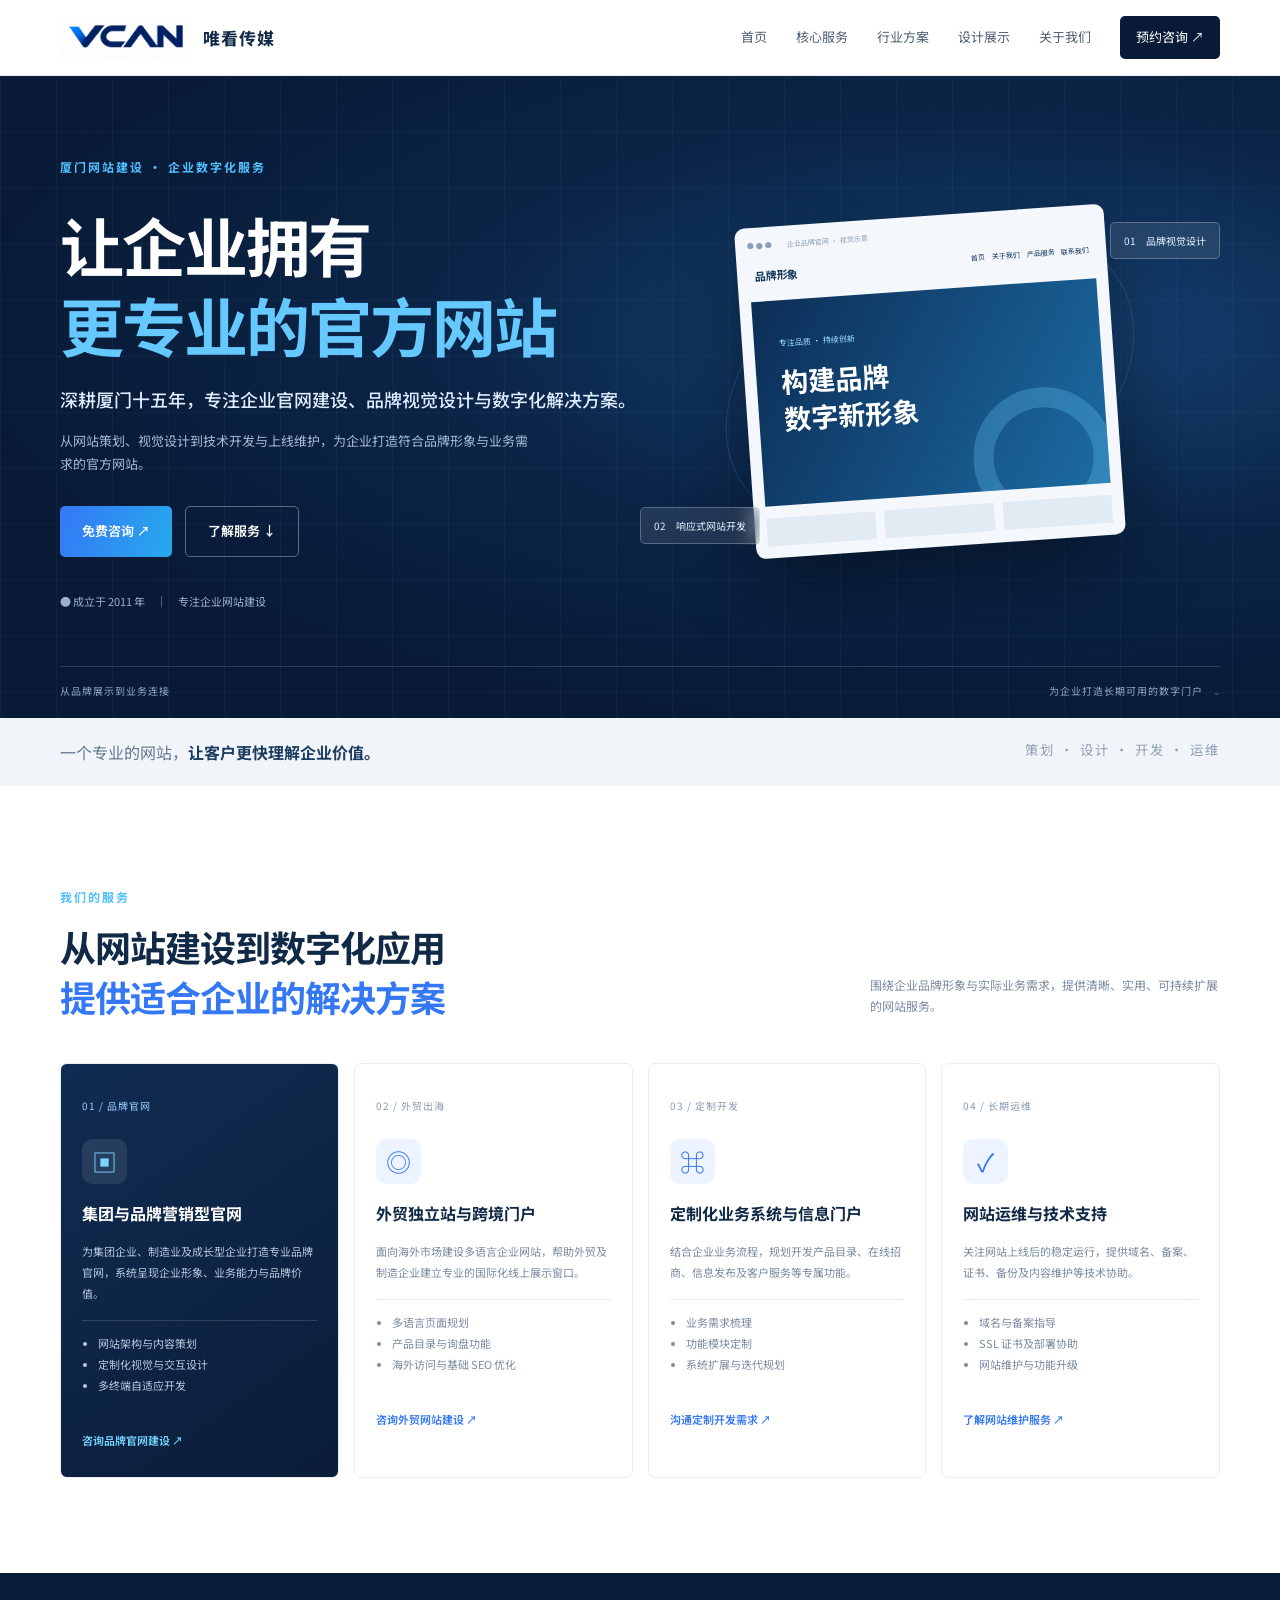
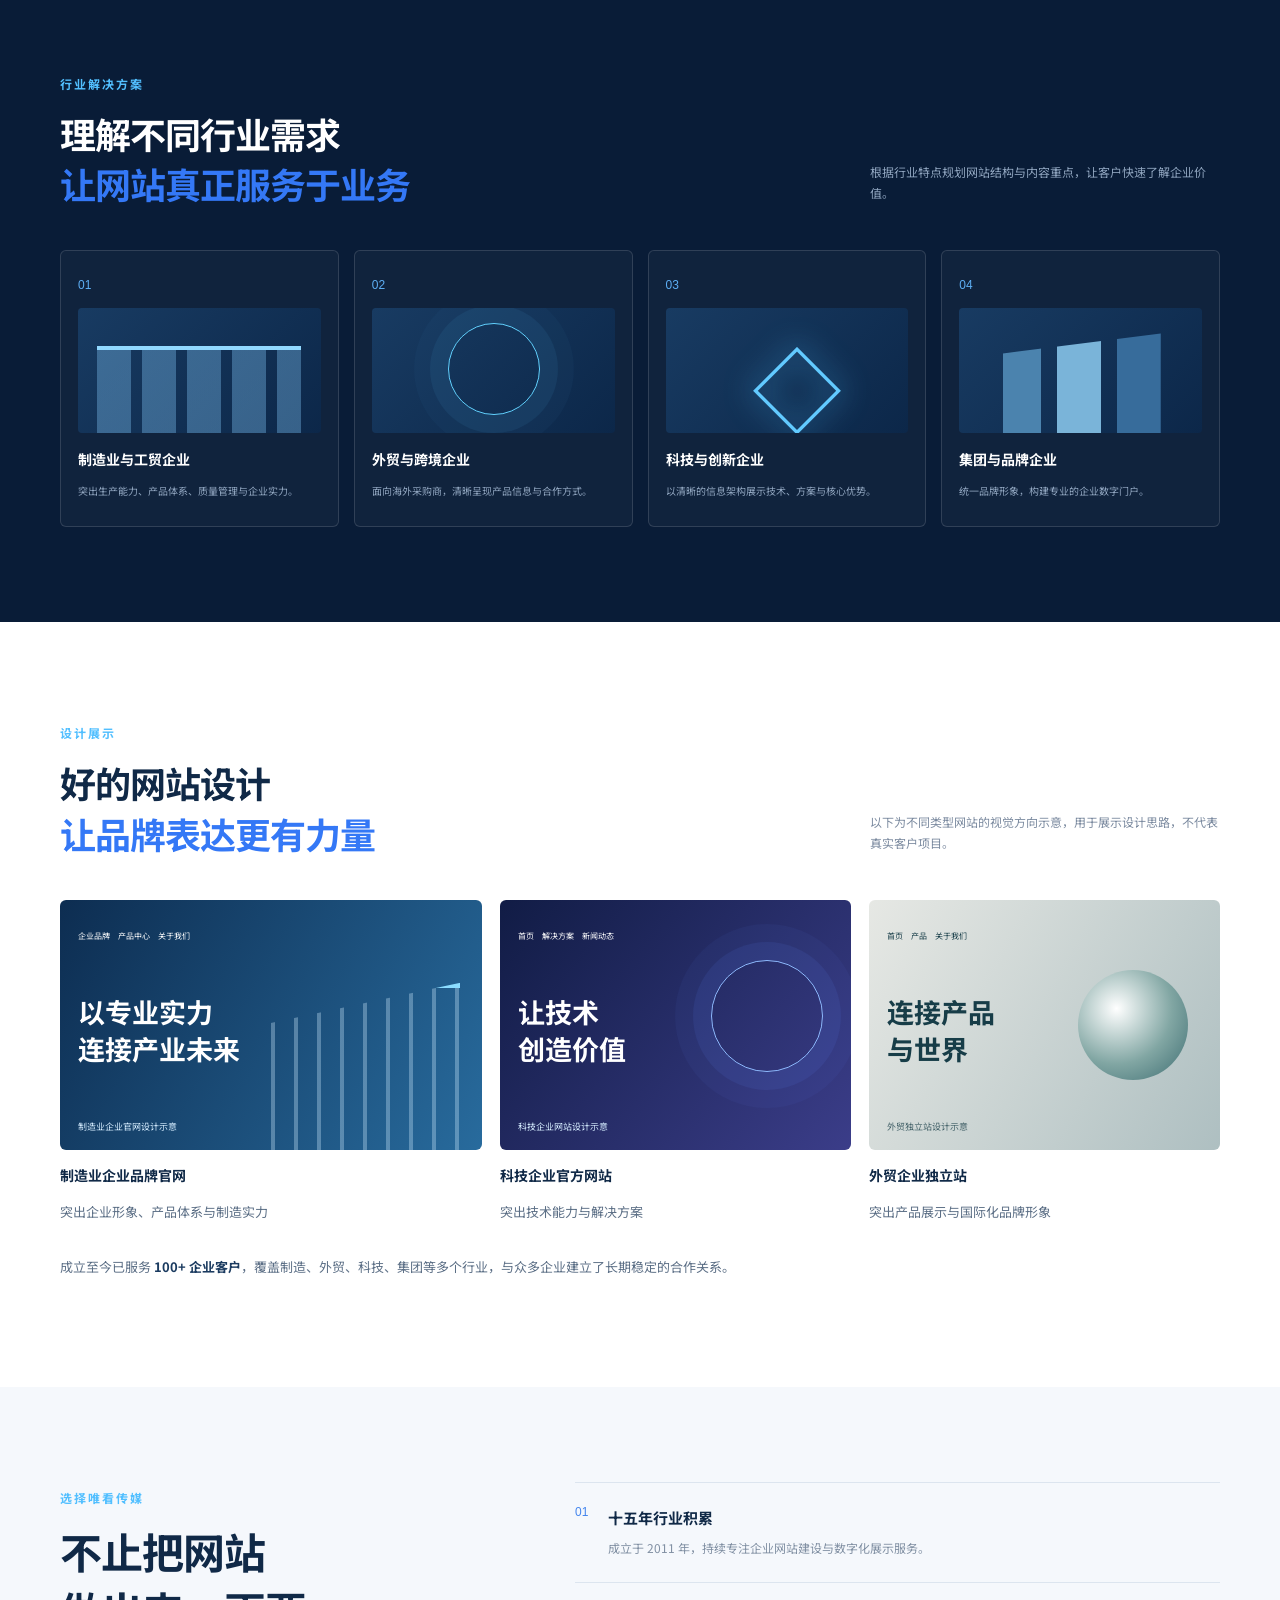
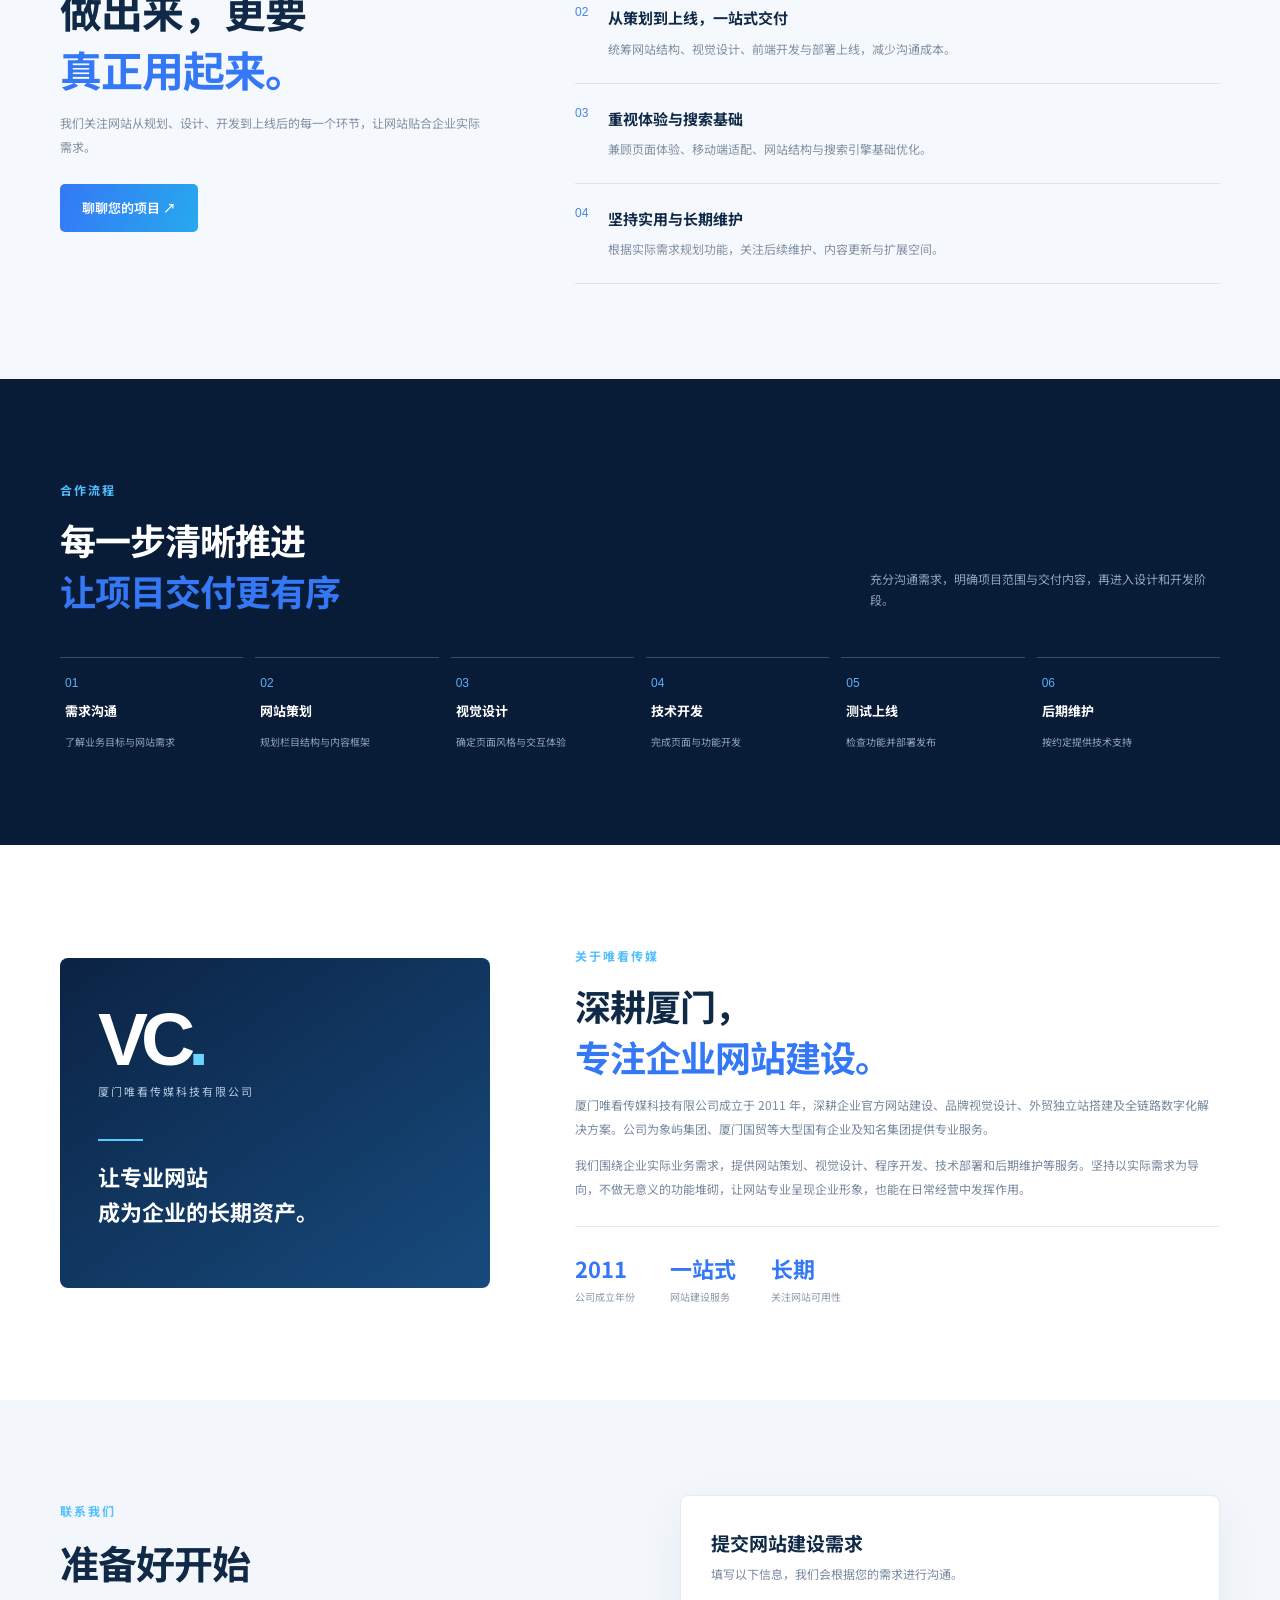
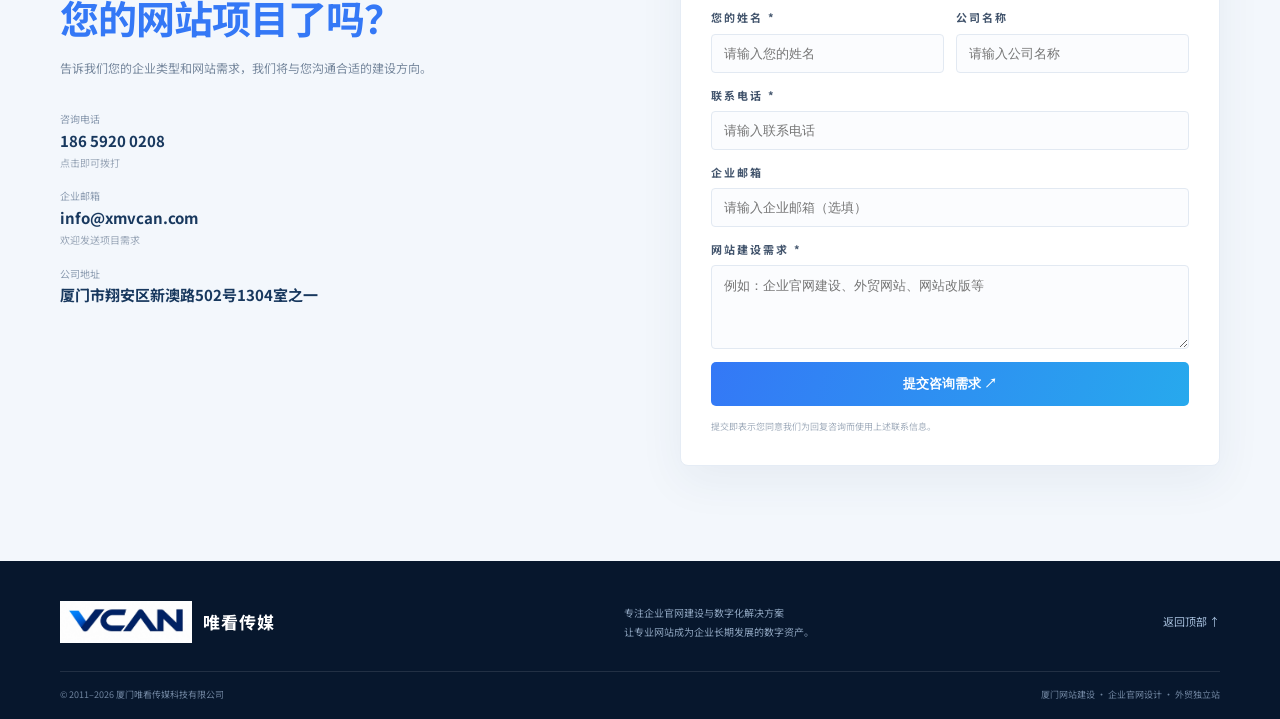
==== index.html @ 267bc0cd "Add files via upload" ====
<!doctype html>
<html lang="zh-CN"><head>
<meta charset="utf-8"><meta name="viewport" content="width=device-width,initial-scale=1">
<meta name="theme-color" content="#081a35">
<title>厦门网站建设公司｜厦门网站制作与企业官网定制｜唯看传媒</title>
<meta name="description" content="厦门唯看传媒科技有限公司成立于2011年，专注厦门网站建设、企业官网设计、外贸独立站、定制化业务系统开发及网站运维服务。">
<meta name="keywords" content="厦门网站建设,厦门网站制作,厦门建网站,厦门网站建设公司,厦门外贸网站建设">
<link rel="icon" href="assets/favicon.svg" type="image/svg+xml"><link rel="stylesheet" href="styles.css"></head>
<body>
<header><div class="wrap nav"><a class="brand" href="#home"><img class="logo" src="assets/logo.jpg" alt="唯看传媒 VCAN"><span><strong>唯看传媒</strong></span></a><button class="menu" aria-label="打开导航" aria-expanded="false">☰</button><nav><a href="#home">首页</a><a href="#services">核心服务</a><a href="#solutions">行业方案</a><a href="#cases">设计展示</a><a href="#about">关于我们</a><a class="navbtn" href="#contact">预约咨询 ↗</a></nav></div></header>
<main>
<section class="hero" id="home"><div class="gridbg"></div><div class="wrap hero-inner"><div class="hero-copy"><label>厦门网站建设 · 企业数字化服务</label><h1>让企业拥有<br><em>更专业的官方网站</em></h1><h2>深耕厦门十五年，专注企业官网建设、品牌视觉设计与数字化解决方案。</h2><p>从网站策划、视觉设计到技术开发与上线维护，为企业打造符合品牌形象与业务需求的官方网站。</p><div class="actions"><a class="primary" href="#contact">免费咨询 ↗</a><a class="secondary" href="#services">了解服务 ↓</a></div><div class="proof">● 成立于 2011 年　｜　专注企业网站建设</div></div>
<div class="visual"><div class="orbit"></div><div class="mock-window"><div class="dots">● ● ● <span>企业品牌官网 · 视觉示意</span></div><div class="mock-nav">品牌形象 <small>首页　关于我们　产品服务　联系我们</small></div><div class="mock-hero"><small>专注品质 · 持续创新</small><b>构建品牌<br>数字新形象</b><i></i></div><div class="mock-cards"><i></i><i></i><i></i></div></div><div class="float f1">01　品牌视觉设计</div><div class="float f2">02　响应式网站开发</div></div></div><div class="wrap hero-foot"><span>从品牌展示到业务连接</span><span>为企业打造长期可用的数字门户　⌄</span></div></section>
<div class="ribbon"><div class="wrap">一个专业的网站，<b>让客户更快理解企业价值。</b><small>策划 · 设计 · 开发 · 运维</small></div></div>
<section class="section" id="services"><div class="wrap"><div class="heading"><div><label>我们的服务</label><h2>从网站建设到数字化应用<br><em>提供适合企业的解决方案</em></h2></div><p>围绕企业品牌形象与实际业务需求，提供清晰、实用、可持续扩展的网站服务。</p></div><div class="services">
<article class="service featured"><small>01 / 品牌官网</small><div class="ico">▣</div><h3>集团与品牌营销型官网</h3><p>为集团企业、制造业及成长型企业打造专业品牌官网，系统呈现企业形象、业务能力与品牌价值。</p><ul><li>网站架构与内容策划</li><li>定制化视觉与交互设计</li><li>多终端自适应开发</li></ul><a href="#contact">咨询品牌官网建设 ↗</a></article>
<article class="service"><small>02 / 外贸出海</small><div class="ico">◎</div><h3>外贸独立站与跨境门户</h3><p>面向海外市场建设多语言企业网站，帮助外贸及制造企业建立专业的国际化线上展示窗口。</p><ul><li>多语言页面规划</li><li>产品目录与询盘功能</li><li>海外访问与基础 SEO 优化</li></ul><a href="#contact">咨询外贸网站建设 ↗</a></article>
<article class="service"><small>03 / 定制开发</small><div class="ico">⌘</div><h3>定制化业务系统与信息门户</h3><p>结合企业业务流程，规划开发产品目录、在线招商、信息发布及客户服务等专属功能。</p><ul><li>业务需求梳理</li><li>功能模块定制</li><li>系统扩展与迭代规划</li></ul><a href="#contact">沟通定制开发需求 ↗</a></article>
<article class="service"><small>04 / 长期运维</small><div class="ico">✓</div><h3>网站运维与技术支持</h3><p>关注网站上线后的稳定运行，提供域名、备案、证书、备份及内容维护等技术协助。</p><ul><li>域名与备案指导</li><li>SSL 证书及部署协助</li><li>网站维护与功能升级</li></ul><a href="#contact">了解网站维护服务 ↗</a></article></div></div></section>
<section class="dark section" id="solutions"><div class="wrap"><div class="heading"><div><label>行业解决方案</label><h2>理解不同行业需求<br><em>让网站真正服务于业务</em></h2></div><p>根据行业特点规划网站结构与内容重点，让客户快速了解企业价值。</p></div><div class="solutions"><article><b>01</b><div class="art factory"></div><h3>制造业与工贸企业</h3><p>突出生产能力、产品体系、质量管理与企业实力。</p></article><article><b>02</b><div class="art global"></div><h3>外贸与跨境企业</h3><p>面向海外采购商，清晰呈现产品信息与合作方式。</p></article><article><b>03</b><div class="art tech"></div><h3>科技与创新企业</h3><p>以清晰的信息架构展示技术、方案与核心优势。</p></article><article><b>04</b><div class="art group"></div><h3>集团与品牌企业</h3><p>统一品牌形象，构建专业的企业数字门户。</p></article></div></div></section>
<section class="section" id="cases"><div class="wrap"><div class="heading"><div><label>设计展示</label><h2>好的网站设计<br><em>让品牌表达更有力量</em></h2></div><p>以下为不同类型网站的视觉方向示意，用于展示设计思路，不代表真实客户项目。</p></div><div class="cases"><article><div class="case factory-case"><small>企业品牌　产品中心　关于我们</small><strong>以专业实力<br>连接产业未来</strong><i>制造业企业官网设计示意</i></div><h3>制造业企业品牌官网</h3><p>突出企业形象、产品体系与制造实力</p></article><article><div class="case tech-case"><small>首页　解决方案　新闻动态</small><strong>让技术<br>创造价值</strong><i>科技企业网站设计示意</i></div><h3>科技企业官方网站</h3><p>突出技术能力与解决方案</p></article><article><div class="case trade-case"><small>首页　产品　关于我们</small><strong>连接产品<br>与世界</strong><i>外贸独立站设计示意</i></div><h3>外贸企业独立站</h3><p>突出产品展示与国际化品牌形象</p></article></div><p class="note">成立至今已服务 <b>100+ 企业客户</b>，覆盖制造、外贸、科技、集团等多个行业，与众多企业建立了长期稳定的合作关系。</p></div></section>
<section class="pale section"><div class="wrap why"><div><label>选择唯看传媒</label><h2>不止把网站<br>做出来，更要<br><em>真正用起来。</em></h2><p>我们关注网站从规划、设计、开发到上线后的每一个环节，让网站贴合企业实际需求。</p><a class="primary" href="#contact">聊聊您的项目 ↗</a></div><div class="reasons"><article><b>01</b><div><h3>十五年行业积累</h3><p>成立于 2011 年，持续专注企业网站建设与数字化展示服务。</p></div></article><article><b>02</b><div><h3>从策划到上线，一站式交付</h3><p>统筹网站结构、视觉设计、前端开发与部署上线，减少沟通成本。</p></div></article><article><b>03</b><div><h3>重视体验与搜索基础</h3><p>兼顾页面体验、移动端适配、网站结构与搜索引擎基础优化。</p></div></article><article><b>04</b><div><h3>坚持实用与长期维护</h3><p>根据实际需求规划功能，关注后续维护、内容更新与扩展空间。</p></div></article></div></div></section>
<section class="dark section process"><div class="wrap"><div class="heading"><div><label>合作流程</label><h2>每一步清晰推进<br><em>让项目交付更有序</em></h2></div><p>充分沟通需求，明确项目范围与交付内容，再进入设计和开发阶段。</p></div><div class="steps"><article><b>01</b><strong>需求沟通</strong><small>了解业务目标与网站需求</small></article><article><b>02</b><strong>网站策划</strong><small>规划栏目结构与内容框架</small></article><article><b>03</b><strong>视觉设计</strong><small>确定页面风格与交互体验</small></article><article><b>04</b><strong>技术开发</strong><small>完成页面与功能开发</small></article><article><b>05</b><strong>测试上线</strong><small>检查功能并部署发布</small></article><article><b>06</b><strong>后期维护</strong><small>按约定提供技术支持</small></article></div></div></section>
<section class="section" id="about"><div class="wrap about"><div class="about-card"><strong>VC<span>.</span></strong><small>厦门唯看传媒科技有限公司</small><hr><b>让专业网站<br>成为企业的长期资产。</b></div><div><label>关于唯看传媒</label><h2>深耕厦门，<br><em>专注企业网站建设。</em></h2><p>厦门唯看传媒科技有限公司成立于 2011 年，深耕企业官方网站建设、品牌视觉设计、外贸独立站搭建及全链路数字化解决方案。公司为象屿集团、厦门国贸等大型国有企业及知名集团提供专业服务。</p><p>我们围绕企业实际业务需求，提供网站策划、视觉设计、程序开发、技术部署和后期维护等服务。坚持以实际需求为导向，不做无意义的功能堆砌，让网站专业呈现企业形象，也能在日常经营中发挥作用。</p><div class="stats"><div><b>2011</b><small>公司成立年份</small></div><div><b>一站式</b><small>网站建设服务</small></div><div><b>长期</b><small>关注网站可用性</small></div></div></div></div></section>
<section class="contact section" id="contact"><div class="wrap contact-layout"><div><label>联系我们</label><h2>准备好开始<br><em>您的网站项目了吗？</em></h2><p>告诉我们您的企业类型和网站需求，我们将与您沟通合适的建设方向。</p><div class="details"><a href="tel:18659200208"><small>咨询电话</small><b>186 5920 0208</b><span>点击即可拨打</span></a><a href="mailto:info@xmvcan.com"><small>企业邮箱</small><b>info@xmvcan.com</b><span>欢迎发送项目需求</span></a><div><small>公司地址</small><b>厦门市翔安区新澳路502号1304室之一</b></div></div></div>
<div class="formbox"><h3>提交网站建设需求</h3><p>填写以下信息，我们会根据您的需求进行沟通。</p>
<form name="website-inquiry" method="POST" data-netlify="true" netlify-honeypot="bot-field" action="success.html"><input type="hidden" name="form-name" value="website-inquiry"><p class="hidden"><label>无需填写<input name="bot-field"></label></p>
<div class="two"><label>您的姓名 *<input name="姓名" required placeholder="请输入您的姓名"></label><label>公司名称<input name="公司名称" placeholder="请输入公司名称"></label></div>
<label>联系电话 *<input name="联系电话" type="tel" required placeholder="请输入联系电话"></label><label>企业邮箱<input name="企业邮箱" type="email" placeholder="请输入企业邮箱（选填）"></label><label>网站建设需求 *<textarea name="网站建设需求" required rows="4" placeholder="例如：企业官网建设、外贸网站、网站改版等"></textarea></label><button class="primary submit" type="submit">提交咨询需求 ↗</button><small class="privacy">提交即表示您同意我们为回复咨询而使用上述联系信息。</small></form></div></div></section>
</main>
<footer><div class="wrap foot-top"><a class="brand" href="#home"><img class="logo" src="assets/logo.jpg" alt="唯看传媒 VCAN"><span><strong>唯看传媒</strong></span></a><p>专注企业官网建设与数字化解决方案<br>让专业网站成为企业长期发展的数字资产。</p><a href="#home">返回顶部 ↑</a></div><div class="wrap foot-bottom"><span>© 2011–2026 厦门唯看传媒科技有限公司</span><span>厦门网站建设 · 企业官网设计 · 外贸独立站</span></div></footer>
<script src="script.js"></script></body></html>
---- styles.css ----
@import url('https://fonts.googleapis.com/css2?family=Noto+Sans+SC:wght@400;500;600;700;800&display=swap');
:root{--navy:#081a35;--blue:#3478f6;--cyan:#65c9ff;--ink:#102947;--muted:#77879c;--line:#e6edf5;font-family:'Noto Sans SC','Microsoft YaHei',sans-serif}*{box-sizing:border-box}html{scroll-behavior:smooth;scroll-padding-top:80px}body{margin:0;color:var(--ink);line-height:1.75}a{text-decoration:none;color:inherit}.wrap{width:min(1160px,calc(100% - 44px));margin:auto}header{height:76px;position:sticky;top:0;z-index:10;background:#fffffff2;backdrop-filter:blur(14px);border-bottom:1px solid #e9eef5}.nav{height:100%;display:flex;align-items:center;justify-content:space-between}.brand{display:flex;align-items:center;gap:11px}.brand .logo{height:42px;width:132px;object-fit:cover;object-position:center 50%;display:block}.brand span{display:flex;flex-direction:column;line-height:1.4}.brand>b{display:grid;place-items:center;width:43px;height:43px;border-radius:12px;background:linear-gradient(140deg,#102d58,#3478f6);color:white;font:bold 19px Arial;letter-spacing:-2px}.brand span{display:flex;flex-direction:column;line-height:1.4}.brand strong{font-size:17px;letter-spacing:1px}.brand small{font-size:10px;color:#8a99ad}.nav nav,nav{display:flex;align-items:center;gap:29px;font-size:13px;color:#506078}.navbtn{background:var(--navy);color:white;padding:10px 16px;border-radius:5px}.menu{display:none}.hero{position:relative;overflow:hidden;background:radial-gradient(ellipse at 78% 40%,#164477,#0b2548 38%,#081a35 75%);color:#fff}.gridbg{position:absolute;inset:0;background-image:linear-gradient(#8db8e00c 1px,transparent 1px),linear-gradient(90deg,#8db8e00c 1px,transparent 1px);background-size:56px 56px}.hero-inner{position:relative;display:grid;grid-template-columns:1fr 1fr;align-items:center;min-height:590px;padding:60px 0 40px}.hero-copy label,.section label,.heading label{color:#52bfff;font-size:12px;letter-spacing:2px;font-weight:700}.hero h1{font-size:clamp(43px,5vw,64px);line-height:1.25;letter-spacing:-2px;margin:25px 0 20px}.hero em,.heading em,.why em,.about em,.contact em{font-style:normal;color:#65c9ff}.hero h2{font-size:18px;font-weight:500;color:#e0edff}.hero-copy>p{font-size:13px;color:#a6bad3;max-width:480px}.actions{display:flex;gap:13px;margin-top:30px}.primary,.secondary{display:inline-flex;align-items:center;justify-content:center;padding:13px 22px;border-radius:5px;font-size:13px;font-weight:600}.primary{background:linear-gradient(110deg,#3478f6,#27a9ed);color:#fff;border:0;cursor:pointer}.secondary{border:1px solid #ffffff55;color:#fff}.proof{font-size:11px;color:#9bb0cb;margin-top:35px}.visual{height:430px;position:relative;display:grid;place-items:center}.orbit{position:absolute;width:430px;height:290px;border:1px solid #6db8ff30;border-radius:50%;transform:rotate(-25deg)}.mock-window{position:relative;width:min(370px,90%);padding:12px;background:#f4f8fc;border-radius:10px;box-shadow:0 30px 80px #0006;transform:rotate(-4deg);color:#18385e}.dots{font-size:7px;color:#8ba0b8}.dots span{margin-left:13px}.mock-nav{display:flex;justify-content:space-between;padding:15px 5px;font-size:11px;font-weight:bold}.mock-nav small{font-size:7px;font-weight:400}.mock-hero{height:205px;background:linear-gradient(120deg,#0c2d56,#1c6ca4);padding:25px;color:#fff;position:relative;overflow:hidden}.mock-hero small{font-size:8px;color:#9ddfff}.mock-hero b{display:block;font-size:27px;line-height:1.4;margin-top:10px}.mock-hero i{position:absolute;width:140px;height:140px;border:20px solid #6fcfff44;border-radius:50%;right:-5px;bottom:-40px}.mock-cards{display:flex;gap:9px;padding-top:12px}.mock-cards i{height:28px;background:#e2eaf3;flex:1}.float{position:absolute;background:#ffffff18;border:1px solid #ffffff40;padding:9px 13px;border-radius:5px;font-size:10px;color:#e4f3ff;backdrop-filter:blur(10px)}.f1{right:0;top:13%}.f2{left:0;bottom:12%}.hero-foot{position:relative;border-top:1px solid #ffffff25;padding:15px 0 18px;display:flex;justify-content:space-between;color:#8fa8c6;font-size:10px;letter-spacing:1px}.ribbon{background:#f1f5fa;padding:20px 0;color:#687990}.ribbon b{color:#1b3b60}.ribbon small{float:right;letter-spacing:2px;color:#91a0b3}.section{padding:95px 0}.heading{display:flex;justify-content:space-between;align-items:end;gap:35px;margin-bottom:42px}.heading h2,.about h2,.contact h2,.why h2{font-size:36px;line-height:1.4;margin:12px 0 0;letter-spacing:-1px}.heading h2 em,.about em{color:#3478f6}.heading>p{max-width:350px;color:#7c8ba0;font-size:12px;margin:0 0 5px}.services{display:grid;grid-template-columns:repeat(4,1fr);gap:15px}.service{padding:25px 21px;border:1px solid var(--line);border-radius:7px;transition:.2s}.service:hover{transform:translateY(-4px);box-shadow:0 15px 35px #16385c12}.service.featured{background:linear-gradient(145deg,#102c52,#0b1d38);color:white}.service>small{font-size:10px;color:#8b9db5;letter-spacing:1px}.featured>small{color:#9ccfff}.ico{width:45px;height:45px;border-radius:10px;background:#edf4ff;color:#3478f6;display:grid;place-items:center;font-size:25px;margin:22px 0 17px}.featured .ico{background:#ffffff18;color:#7ad5ff}.service h3{font-size:16px;line-height:1.5}.service p,.service li{font-size:11px;color:#7b8ba0;line-height:1.9}.featured p,.featured li{color:#b6c8dd}.service ul{padding:12px 0 12px 16px;border-top:1px solid #e8edf4}.featured ul{border-color:#ffffff25}.service>a{font-size:11px;color:#3478f6;font-weight:600}.featured>a{color:#75d4ff}.dark{background:#091c37;color:#fff;position:relative;overflow:hidden}.dark .heading h2{color:white}.dark .heading p{color:#8fa4be}.solutions{display:grid;grid-template-columns:repeat(4,1fr);gap:15px}.solutions article{padding:17px;border:1px solid #ffffff22;background:#ffffff08;border-radius:6px}.solutions article>b{color:#5eaff5;font:12px Arial}.solutions h3{font-size:14px;margin:14px 0 4px}.solutions p{font-size:10px;color:#91a6c0}.art{height:125px;margin-top:12px;border-radius:4px;position:relative;overflow:hidden;background:linear-gradient(135deg,#183b62,#0c2749)}.factory:before{content:'';position:absolute;inset:30% 8% 0;background:repeating-linear-gradient(90deg,#77b8e866 0 34px,transparent 34px 45px);border-top:4px solid #91d9ff}.global:before{content:'';position:absolute;width:90px;height:90px;border:1px solid #62d2ff;border-radius:50%;left:calc(50% - 45px);top:15px;box-shadow:0 0 0 18px #5dbdff12,0 0 0 34px #5dbdff08}.tech:before{content:'◇';position:absolute;font-size:90px;color:#62caff;left:calc(50% - 35px);top:0;text-shadow:0 0 30px #50bfff}.group:before{content:'';position:absolute;bottom:0;left:18%;width:65%;height:80%;background:linear-gradient(90deg,#4b83ae 0 24%,transparent 24% 34%,#7ab4d9 34% 62%,transparent 62% 72%,#376c9b 72%);clip-path:polygon(0 20%,100% 0,100% 100%,0 100%)}.cases{display:grid;grid-template-columns:1.2fr 1fr 1fr;gap:18px}.case{height:250px;border-radius:6px;padding:18px;position:relative;overflow:hidden;color:white}.case small{font-size:8px;position:relative}.case strong{display:block;font-size:27px;line-height:1.35;margin-top:48px;position:relative}.case i{position:absolute;bottom:15px;left:18px;font-size:9px;font-style:normal;color:#d6edff}.factory-case{background:linear-gradient(120deg,#0d2d51,#286b9d)}.factory-case:after{content:'';position:absolute;width:45%;height:65%;right:5%;bottom:0;background:repeating-linear-gradient(90deg,#d0ecff55 0 4px,transparent 4px 23px);border-top:5px solid #8bdcff;clip-path:polygon(0 24%,100% 0,100% 100%,0 100%)}.tech-case{background:linear-gradient(130deg,#111c45,#3b3d89)}.tech-case:after{content:'';position:absolute;width:110px;height:110px;right:8%;top:60px;border:1px solid #8ebaff;border-radius:50%;box-shadow:0 0 0 18px #5f8fff18,0 0 0 36px #5f8fff0d}.trade-case{background:linear-gradient(120deg,#e6e8e4,#aebfc1);color:#173d48}.trade-case i{color:#45636a}.trade-case:after{content:'';position:absolute;width:110px;height:110px;border-radius:50%;right:9%;top:70px;background:radial-gradient(circle at 35% 35%,#fff,#81a6a3 55%,#3b6b70)}.cases h3{font-size:14px;margin:13px 0 2px}.cases p,.note{font-size:13px;color:#5c6f86}.note b{color:#1b3b60}.note{margin-top:20px}.pale{background:#f5f8fc}.why{display:grid;grid-template-columns:.8fr 1.2fr;gap:85px}.why h2{font-size:42px}.why em{color:#3478f6}.why p{font-size:12px;color:#8190a3;line-height:2;margin-bottom:25px}.reasons{border-top:1px solid #dce5ef}.reasons article{display:flex;gap:20px;padding:22px 0;border-bottom:1px solid #dce5ef}.reasons article>b{font:12px Arial;color:#4385ed}.reasons h3{font-size:15px;margin:0 0 5px}.reasons p{margin:0}.process .steps{display:grid;grid-template-columns:repeat(6,1fr);gap:12px}.steps article{border-top:1px solid #ffffff35;padding:18px 5px 0;display:flex;flex-direction:column;gap:10px}.steps b{font:12px Arial;color:#5caef6}.steps strong{font-size:13px}.steps small{font-size:10px;color:#8ea4bf}.about{display:grid;grid-template-columns:.8fr 1.2fr;gap:85px;align-items:center}.about-card{min-height:330px;background:linear-gradient(145deg,#0b2344,#174b7d);border-radius:8px;padding:38px;color:#fff}.about-card>strong{font:bold 75px Arial;letter-spacing:-7px}.about-card>strong span{color:#69d4ff}.about-card small{display:block;color:#b4c9e0;font-size:11px;letter-spacing:2px}.about-card hr{width:45px;margin:38px 0 18px 0;border:0;border-top:2px solid #57caff}.about-card>b{font-size:22px;line-height:1.6}.about p,.contact>div>div>p{font-size:12px;color:#78899e;line-height:2}.stats{display:flex;gap:35px;border-top:1px solid #e5ebf2;padding-top:22px;margin-top:25px}.stats div{display:flex;flex-direction:column}.stats b{font-size:22px;color:#3478f6}.stats small{font-size:10px;color:#8c9aac}.contact{background:#f3f7fc}.contact-layout{display:grid;grid-template-columns:1fr 1fr;gap:80px}.contact h2{font-size:39px}.contact em{color:#3478f6}.details{display:grid;gap:16px;margin-top:30px}.details a,.details div{display:flex;flex-direction:column}.details small{font-size:10px;color:#8b9bb0}.details b{font-size:15px;color:#18385e}.details span{font-size:10px;color:#9aa7b8}.formbox{background:#fff;border:1px solid #e5ecf5;border-radius:8px;padding:30px;box-shadow:0 15px 45px #1b3c6310}.formbox h3{margin:0;font-size:19px}.formbox>p{font-size:11px;color:#8997a9;margin:3px 0 22px}.formbox form{display:grid;gap:13px}.formbox label{display:grid;gap:6px;font-size:11px;color:#43556d}.formbox input,.formbox textarea{width:100%;padding:11px 12px;border:1px solid #e2e9f2;border-radius:4px;font:12px inherit;background:#fbfcfe}.formbox textarea{resize:vertical}.two{display:grid;grid-template-columns:1fr 1fr;gap:12px}.submit{width:100%}.privacy{font-size:9px;color:#a1adbc}.hidden{display:none}footer{background:#07172d;color:#fff;padding:32px 0 16px}.foot-top,.foot-bottom{display:flex;justify-content:space-between;align-items:center}.foot-top p{font-size:10px;color:#8da3bd;line-height:1.9}.foot-top>a:last-child{font-size:11px;color:#a7c0dd}.foot-bottom{border-top:1px solid #ffffff1c;padding-top:15px;margin-top:20px;color:#6f849f;font-size:9px}
@media(max-width:950px){.services{grid-template-columns:repeat(2,1fr)}.hero h1{font-size:50px}.process .steps{grid-template-columns:repeat(3,1fr)}.why,.about{gap:45px}}
@media(max-width:700px){.wrap{width:calc(100% - 34px)}header{height:66px}.menu{display:block;border:0;background:none;font-size:23px;color:#123}.nav nav{display:none;position:absolute;top:66px;left:0;right:0;background:#fff;padding:16px 24px 22px;box-shadow:0 15px 25px #122b4a16;flex-direction:column;align-items:stretch;gap:0}.nav nav.open{display:flex}.nav nav a{padding:10px 0;border-bottom:1px solid #edf1f6}.nav nav .navbtn{text-align:center;margin-top:10px}.hero-inner{grid-template-columns:1fr;padding:55px 0 20px}.hero h1{font-size:43px}.hero h2{font-size:15px}.visual{height:300px;margin-top:22px;transform:scale(.88)}.mock-window{width:340px}.hero-foot{font-size:9px;gap:10px}.hero-foot span:last-child{text-align:right}.ribbon small{float:none;display:block;margin-top:5px}.section{padding:68px 0}.heading{display:block;margin-bottom:30px}.heading h2,.about h2{font-size:29px}.heading>p{margin-top:13px}.services,.solutions{grid-template-columns:1fr}.service{padding:22px}.service p{min-height:0}.solutions{gap:12px}.art{height:115px}.cases{grid-template-columns:1fr}.case{height:225px}.why,.about,.contact-layout{grid-template-columns:1fr;gap:35px}.why h2,.contact h2{font-size:35px}.process .steps{grid-template-columns:repeat(2,1fr);row-gap:25px}.about-card{min-height:275px;padding:28px}.about-card>strong{font-size:65px}.stats{justify-content:space-between;gap:12px}.stats b{font-size:18px}.formbox{padding:23px 17px}.two{grid-template-columns:1fr}.foot-top{align-items:flex-start;gap:18px;flex-wrap:wrap}.foot-top p{order:3;width:100%}.foot-bottom{display:block;line-height:2}.foot-bottom span{display:block}}
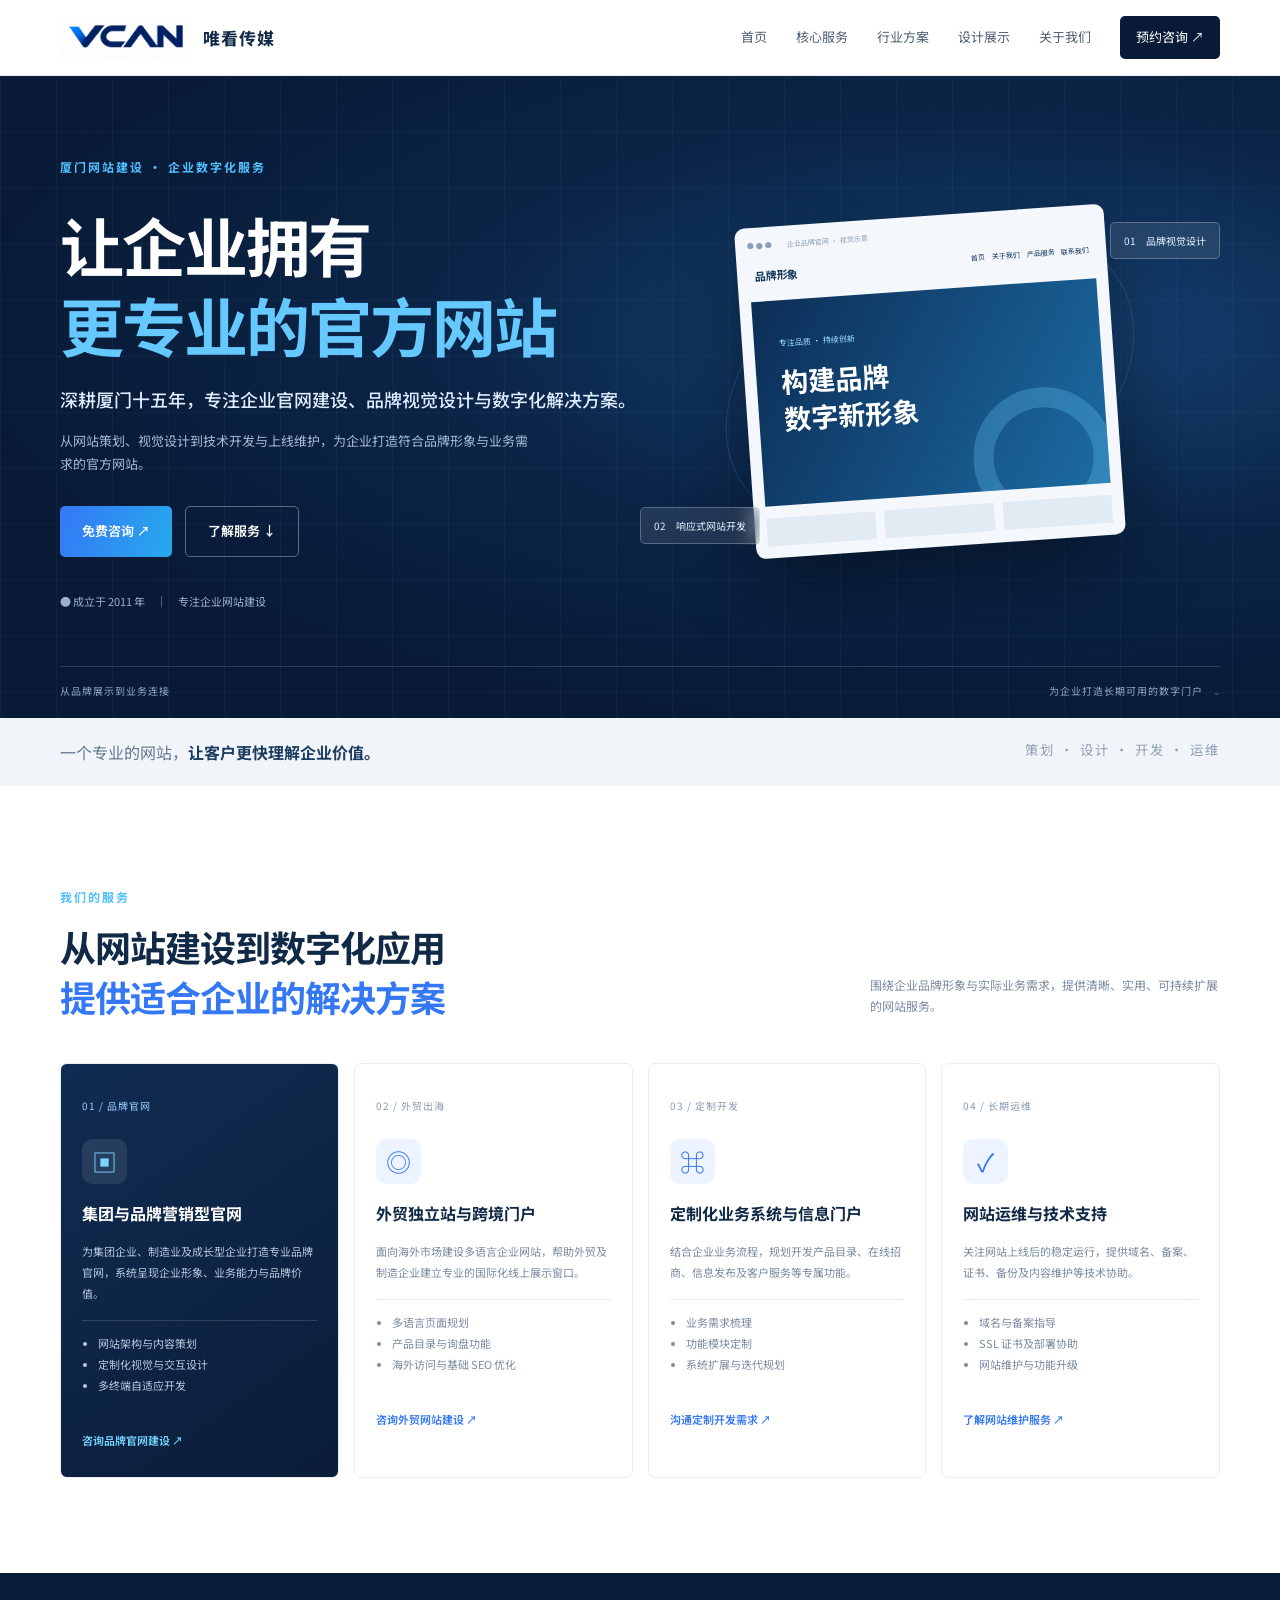
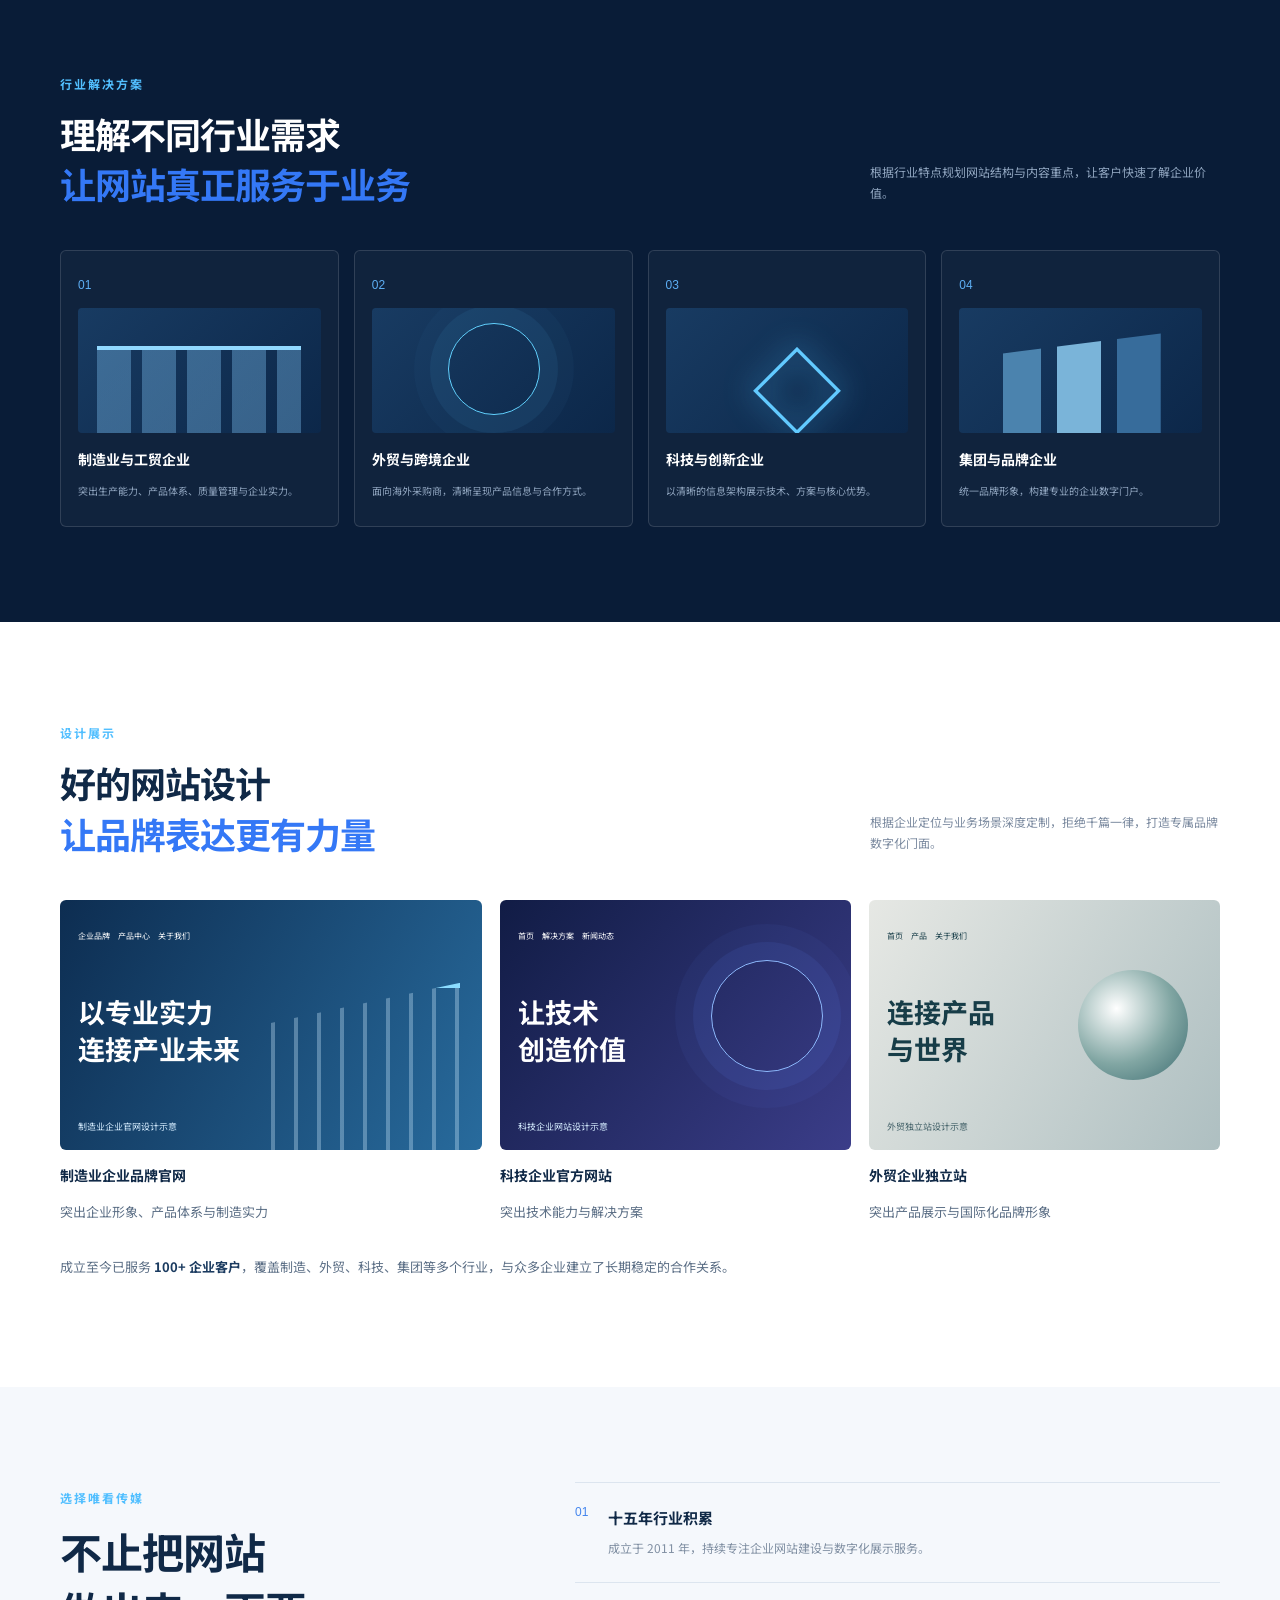
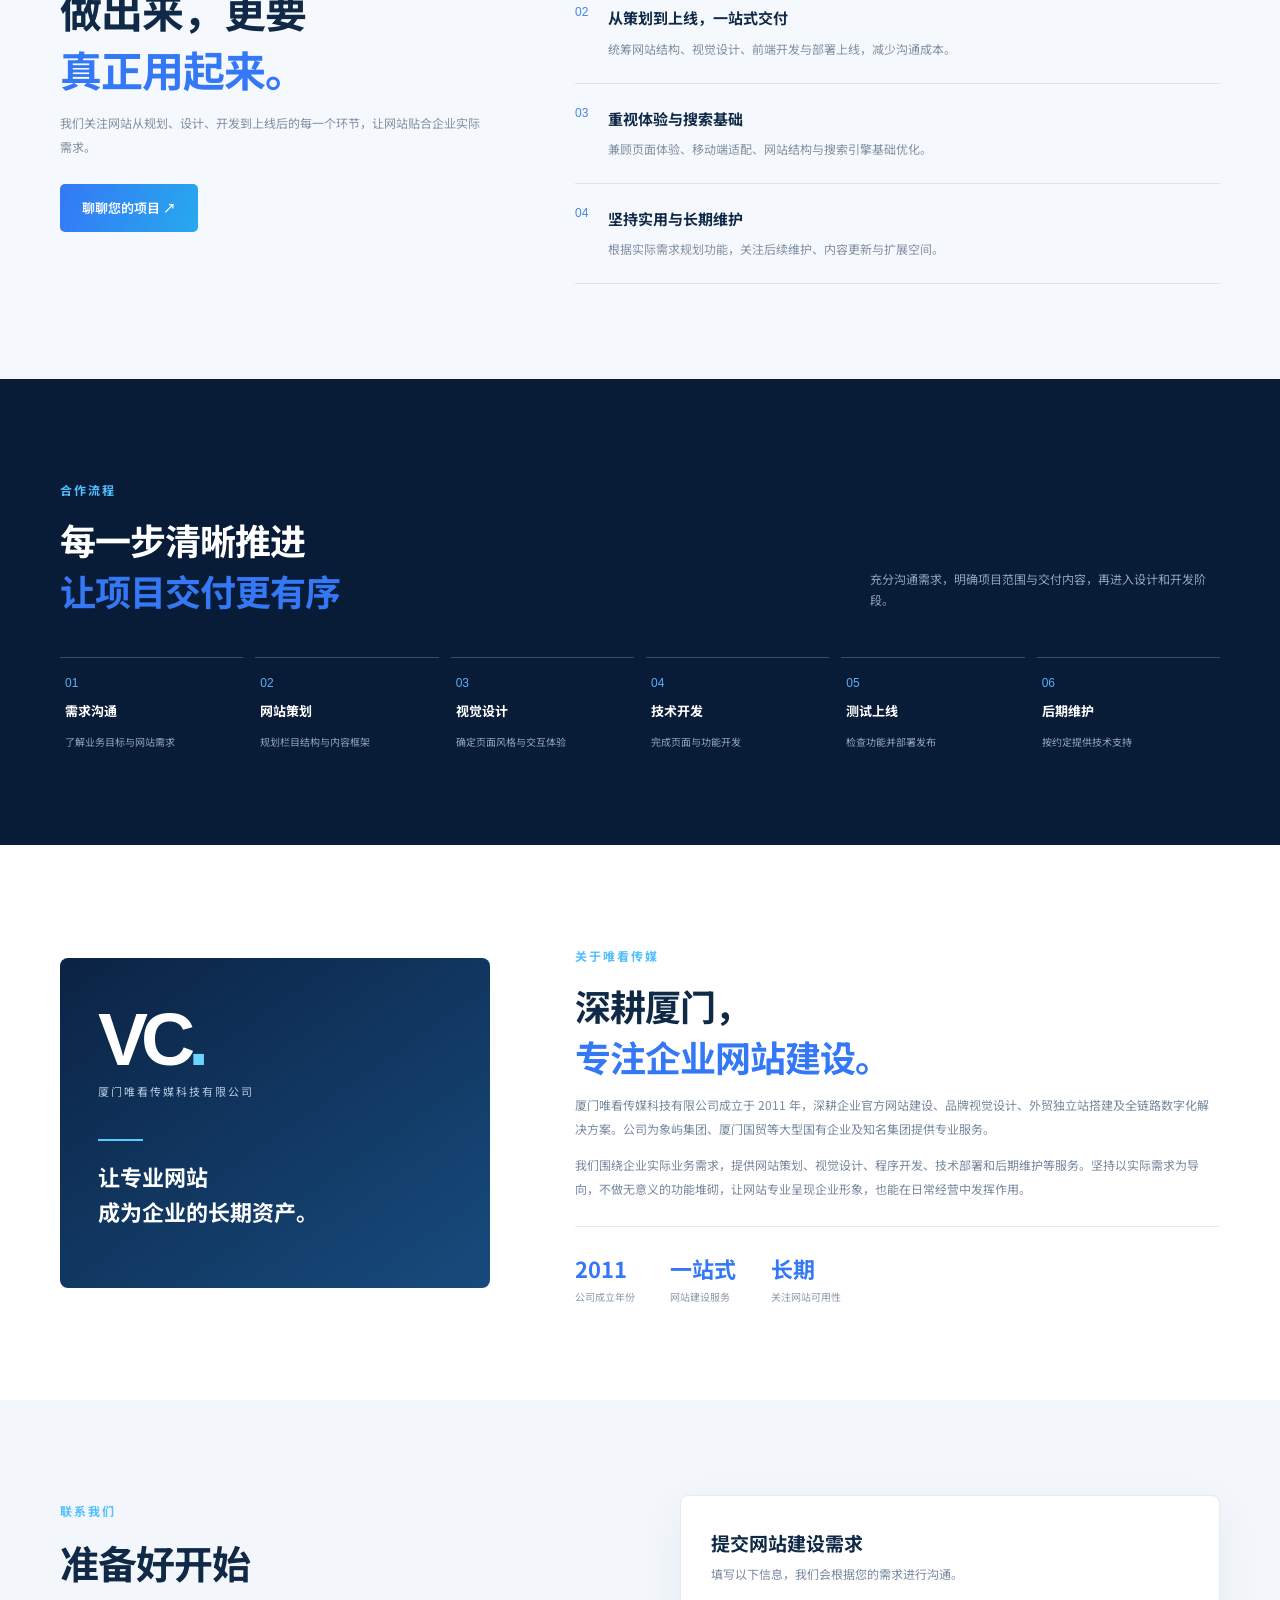
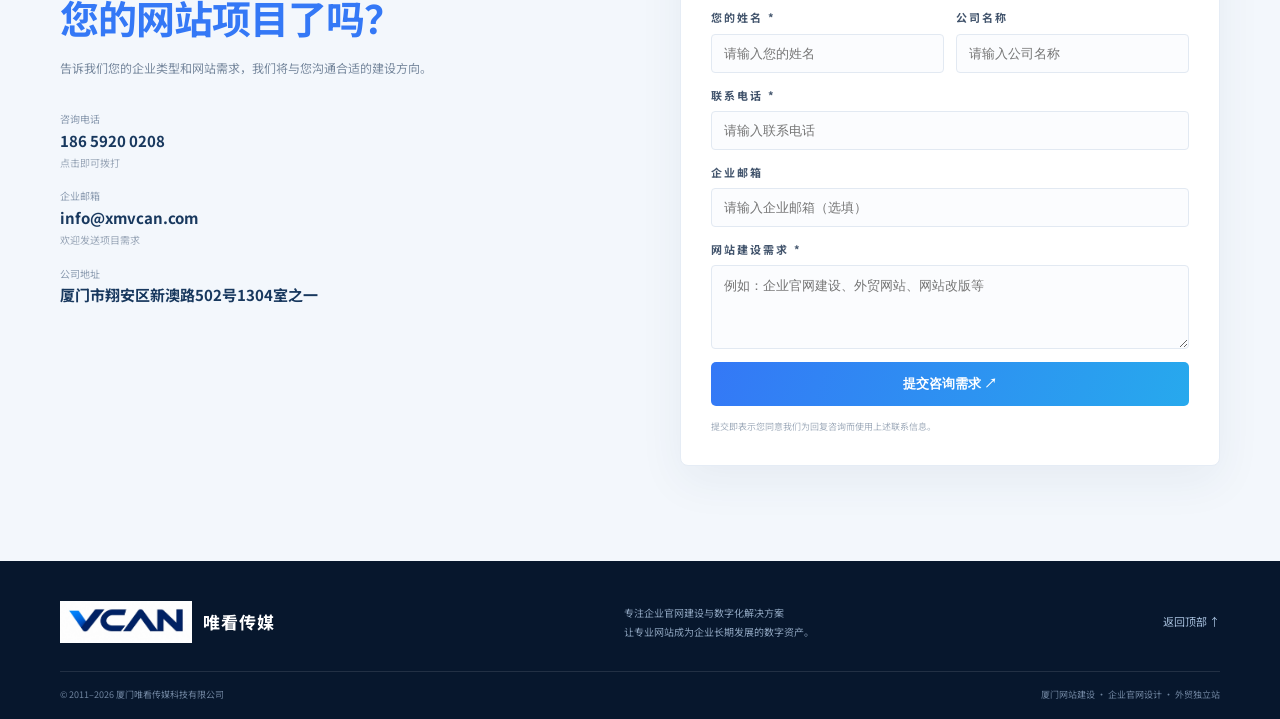
==== commit a5b83328: "Fix HTML encoding issues in index.html" ====
--- a/index.html
+++ b/index.html
@@ -18,7 +18,7 @@
 <article class="service"><small>03 / 定制开发</small><div class="ico">⌘</div><h3>定制化业务系统与信息门户</h3><p>结合企业业务流程，规划开发产品目录、在线招商、信息发布及客户服务等专属功能。</p><ul><li>业务需求梳理</li><li>功能模块定制</li><li>系统扩展与迭代规划</li></ul><a href="#contact">沟通定制开发需求 ↗</a></article>
 <article class="service"><small>04 / 长期运维</small><div class="ico">✓</div><h3>网站运维与技术支持</h3><p>关注网站上线后的稳定运行，提供域名、备案、证书、备份及内容维护等技术协助。</p><ul><li>域名与备案指导</li><li>SSL 证书及部署协助</li><li>网站维护与功能升级</li></ul><a href="#contact">了解网站维护服务 ↗</a></article></div></div></section>
 <section class="dark section" id="solutions"><div class="wrap"><div class="heading"><div><label>行业解决方案</label><h2>理解不同行业需求<br><em>让网站真正服务于业务</em></h2></div><p>根据行业特点规划网站结构与内容重点，让客户快速了解企业价值。</p></div><div class="solutions"><article><b>01</b><div class="art factory"></div><h3>制造业与工贸企业</h3><p>突出生产能力、产品体系、质量管理与企业实力。</p></article><article><b>02</b><div class="art global"></div><h3>外贸与跨境企业</h3><p>面向海外采购商，清晰呈现产品信息与合作方式。</p></article><article><b>03</b><div class="art tech"></div><h3>科技与创新企业</h3><p>以清晰的信息架构展示技术、方案与核心优势。</p></article><article><b>04</b><div class="art group"></div><h3>集团与品牌企业</h3><p>统一品牌形象，构建专业的企业数字门户。</p></article></div></div></section>
-<section class="section" id="cases"><div class="wrap"><div class="heading"><div><label>设计展示</label><h2>好的网站设计<br><em>让品牌表达更有力量</em></h2></div><p>以下为不同类型网站的视觉方向示意，用于展示设计思路，不代表真实客户项目。</p></div><div class="cases"><article><div class="case factory-case"><small>企业品牌　产品中心　关于我们</small><strong>以专业实力<br>连接产业未来</strong><i>制造业企业官网设计示意</i></div><h3>制造业企业品牌官网</h3><p>突出企业形象、产品体系与制造实力</p></article><article><div class="case tech-case"><small>首页　解决方案　新闻动态</small><strong>让技术<br>创造价值</strong><i>科技企业网站设计示意</i></div><h3>科技企业官方网站</h3><p>突出技术能力与解决方案</p></article><article><div class="case trade-case"><small>首页　产品　关于我们</small><strong>连接产品<br>与世界</strong><i>外贸独立站设计示意</i></div><h3>外贸企业独立站</h3><p>突出产品展示与国际化品牌形象</p></article></div><p class="note">成立至今已服务 <b>100+ 企业客户</b>，覆盖制造、外贸、科技、集团等多个行业，与众多企业建立了长期稳定的合作关系。</p></div></section>
+<section class="section" id="cases"><div class="wrap"><div class="heading"><div><label>设计展示</label><h2>好的网站设计<br><em>让品牌表达更有力量</em></h2></div><p>根据企业定位与业务场景深度定制，拒绝千篇一律，打造专属品牌数字化门面。</p></div><div class="cases"><article><div class="case factory-case"><small>企业品牌　产品中心　关于我们</small><strong>以专业实力<br>连接产业未来</strong><i>制造业企业官网设计示意</i></div><h3>制造业企业品牌官网</h3><p>突出企业形象、产品体系与制造实力</p></article><article><div class="case tech-case"><small>首页　解决方案　新闻动态</small><strong>让技术<br>创造价值</strong><i>科技企业网站设计示意</i></div><h3>科技企业官方网站</h3><p>突出技术能力与解决方案</p></article><article><div class="case trade-case"><small>首页　产品　关于我们</small><strong>连接产品<br>与世界</strong><i>外贸独立站设计示意</i></div><h3>外贸企业独立站</h3><p>突出产品展示与国际化品牌形象</p></article></div><p class="note">成立至今已服务 <b>100+ 企业客户</b>，覆盖制造、外贸、科技、集团等多个行业，与众多企业建立了长期稳定的合作关系。</p></div></section>
 <section class="pale section"><div class="wrap why"><div><label>选择唯看传媒</label><h2>不止把网站<br>做出来，更要<br><em>真正用起来。</em></h2><p>我们关注网站从规划、设计、开发到上线后的每一个环节，让网站贴合企业实际需求。</p><a class="primary" href="#contact">聊聊您的项目 ↗</a></div><div class="reasons"><article><b>01</b><div><h3>十五年行业积累</h3><p>成立于 2011 年，持续专注企业网站建设与数字化展示服务。</p></div></article><article><b>02</b><div><h3>从策划到上线，一站式交付</h3><p>统筹网站结构、视觉设计、前端开发与部署上线，减少沟通成本。</p></div></article><article><b>03</b><div><h3>重视体验与搜索基础</h3><p>兼顾页面体验、移动端适配、网站结构与搜索引擎基础优化。</p></div></article><article><b>04</b><div><h3>坚持实用与长期维护</h3><p>根据实际需求规划功能，关注后续维护、内容更新与扩展空间。</p></div></article></div></div></section>
 <section class="dark section process"><div class="wrap"><div class="heading"><div><label>合作流程</label><h2>每一步清晰推进<br><em>让项目交付更有序</em></h2></div><p>充分沟通需求，明确项目范围与交付内容，再进入设计和开发阶段。</p></div><div class="steps"><article><b>01</b><strong>需求沟通</strong><small>了解业务目标与网站需求</small></article><article><b>02</b><strong>网站策划</strong><small>规划栏目结构与内容框架</small></article><article><b>03</b><strong>视觉设计</strong><small>确定页面风格与交互体验</small></article><article><b>04</b><strong>技术开发</strong><small>完成页面与功能开发</small></article><article><b>05</b><strong>测试上线</strong><small>检查功能并部署发布</small></article><article><b>06</b><strong>后期维护</strong><small>按约定提供技术支持</small></article></div></div></section>
 <section class="section" id="about"><div class="wrap about"><div class="about-card"><strong>VC<span>.</span></strong><small>厦门唯看传媒科技有限公司</small><hr><b>让专业网站<br>成为企业的长期资产。</b></div><div><label>关于唯看传媒</label><h2>深耕厦门，<br><em>专注企业网站建设。</em></h2><p>厦门唯看传媒科技有限公司成立于 2011 年，深耕企业官方网站建设、品牌视觉设计、外贸独立站搭建及全链路数字化解决方案。公司为象屿集团、厦门国贸等大型国有企业及知名集团提供专业服务。</p><p>我们围绕企业实际业务需求，提供网站策划、视觉设计、程序开发、技术部署和后期维护等服务。坚持以实际需求为导向，不做无意义的功能堆砌，让网站专业呈现企业形象，也能在日常经营中发挥作用。</p><div class="stats"><div><b>2011</b><small>公司成立年份</small></div><div><b>一站式</b><small>网站建设服务</small></div><div><b>长期</b><small>关注网站可用性</small></div></div></div></div></section>
@@ -29,4 +29,4 @@
 <label>联系电话 *<input name="联系电话" type="tel" required placeholder="请输入联系电话"></label><label>企业邮箱<input name="企业邮箱" type="email" placeholder="请输入企业邮箱（选填）"></label><label>网站建设需求 *<textarea name="网站建设需求" required rows="4" placeholder="例如：企业官网建设、外贸网站、网站改版等"></textarea></label><button class="primary submit" type="submit">提交咨询需求 ↗</button><small class="privacy">提交即表示您同意我们为回复咨询而使用上述联系信息。</small></form></div></div></section>
 </main>
 <footer><div class="wrap foot-top"><a class="brand" href="#home"><img class="logo" src="assets/logo.jpg" alt="唯看传媒 VCAN"><span><strong>唯看传媒</strong></span></a><p>专注企业官网建设与数字化解决方案<br>让专业网站成为企业长期发展的数字资产。</p><a href="#home">返回顶部 ↑</a></div><div class="wrap foot-bottom"><span>© 2011–2026 厦门唯看传媒科技有限公司</span><span>厦门网站建设 · 企业官网设计 · 外贸独立站</span></div></footer>
-<script src="script.js"></script></body></html>+<script src="script.js"></script></body></html>
